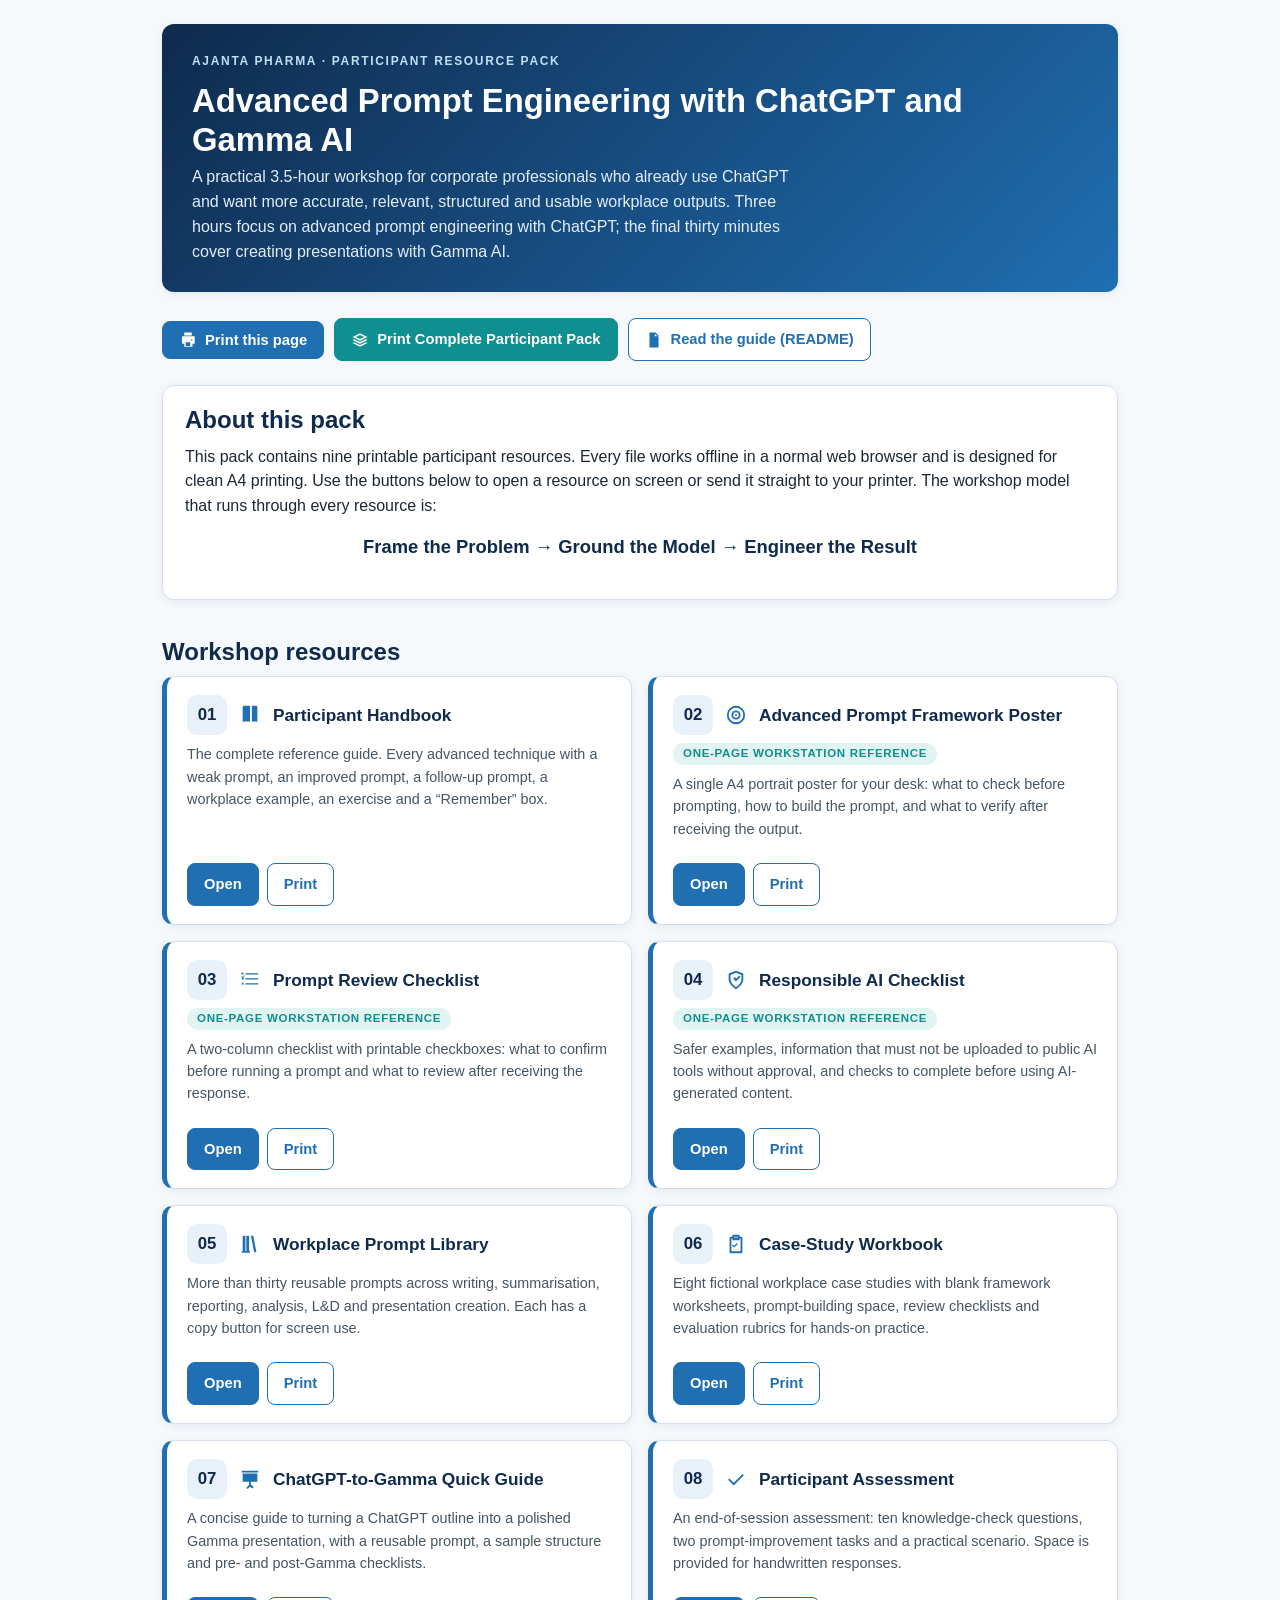
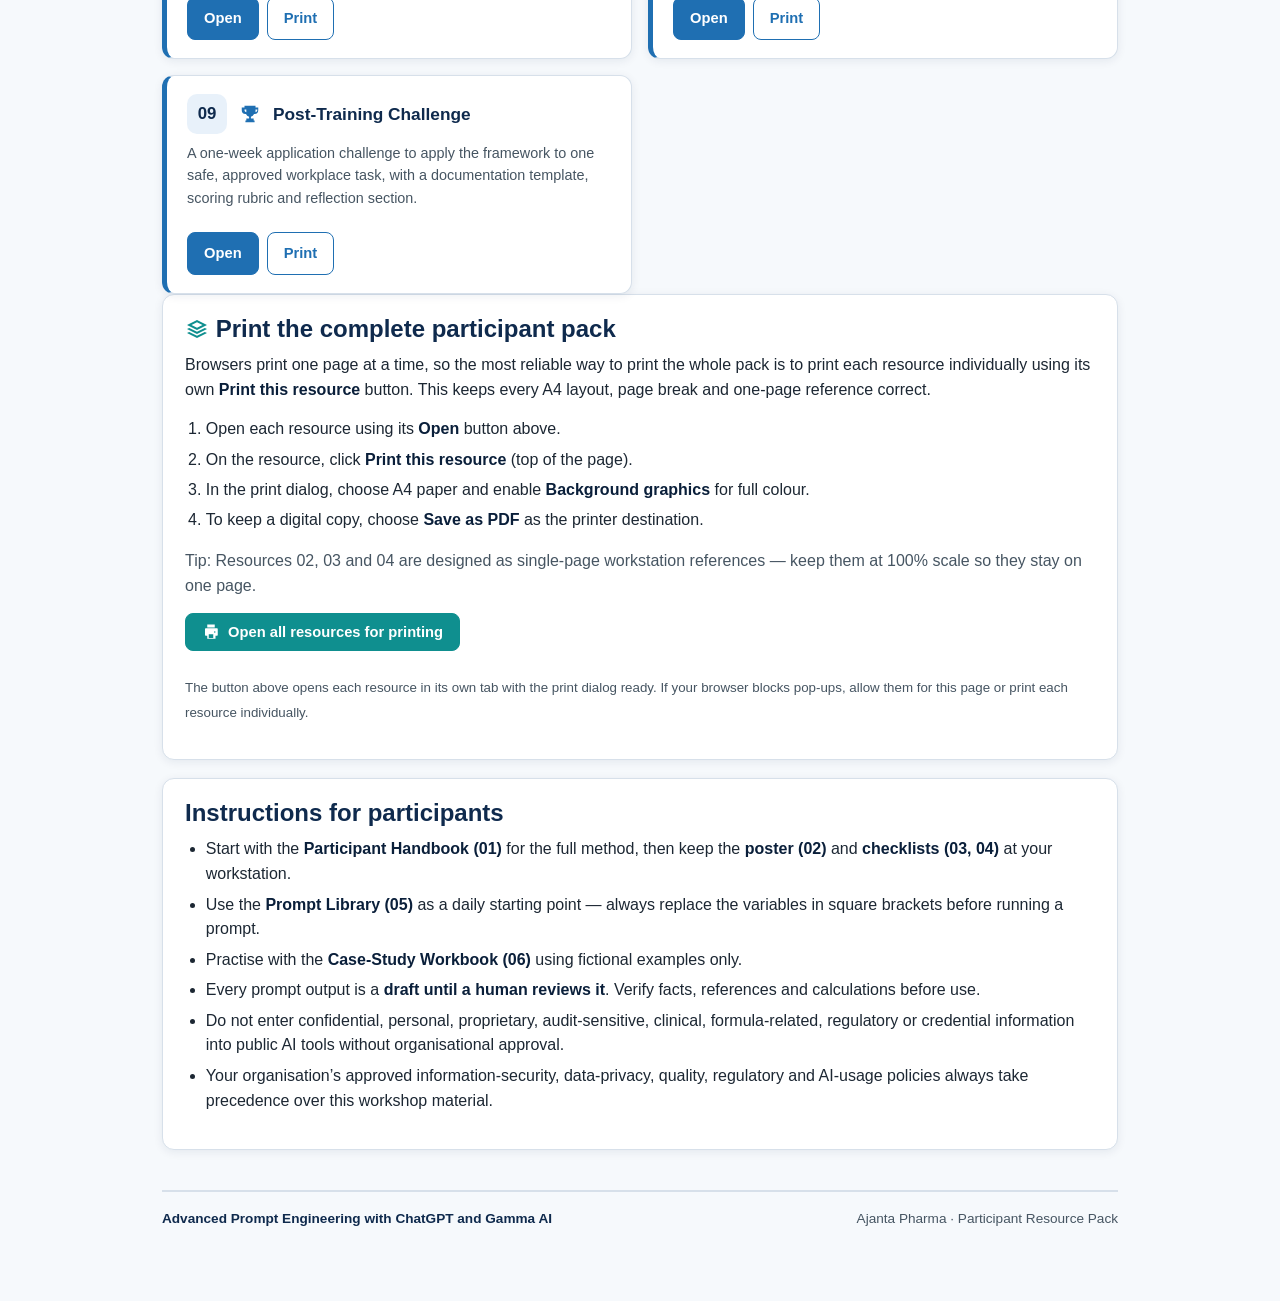
==== index.html @ 560134e1 "moved files" ====
<!DOCTYPE html>
<html lang="en-IN">
<head>
<meta charset="UTF-8">
<meta name="viewport" content="width=device-width, initial-scale=1.0">
<title>Participant Resource Pack &middot; Advanced Prompt Engineering with ChatGPT and Gamma AI</title>
<meta name="description" content="Participant resource pack for the Ajanta Pharma workshop: Advanced Prompt Engineering with ChatGPT and Gamma AI.">
<link rel="stylesheet" href="assets/screen.css">
<link rel="stylesheet" href="assets/print.css" media="print">
</head>
<body>
<div class="wrap">

  <header class="doc-header">
    <div class="eyebrow">Ajanta Pharma &middot; Participant Resource Pack</div>
    <h1>Advanced Prompt Engineering with ChatGPT and Gamma AI</h1>
    <p>A practical 3.5-hour workshop for corporate professionals who already use ChatGPT and want more
    accurate, relevant, structured and usable workplace outputs. Three hours focus on advanced prompt
    engineering with ChatGPT; the final thirty minutes cover creating presentations with Gamma AI.</p>
  </header>

  <section class="toolbar no-print" aria-label="Pack-wide actions">
    <button type="button" class="btn" onclick="window.print()">
      <svg class="icon" aria-hidden="true"><use href="assets/icons.svg#print"></use></svg>
      Print this page
    </button>
    <a class="btn teal" href="#print-all">
      <svg class="icon" aria-hidden="true"><use href="assets/icons.svg#layers"></use></svg>
      Print Complete Participant Pack
    </a>
    <a class="btn secondary" href="README.html">
      <svg class="icon" aria-hidden="true"><use href="assets/icons.svg#doc"></use></svg>
      Read the guide (README)
    </a>
  </section>

  <section class="card">
    <h2 style="margin-top:0">About this pack</h2>
    <p>This pack contains nine printable participant resources. Every file works offline in a normal web
    browser and is designed for clean A4 printing. Use the buttons below to open a resource on screen or
    send it straight to your printer. The workshop model that runs through every resource is:</p>
    <p class="center" style="font-size:1.15rem;font-weight:700;color:var(--navy)">
      Frame the Problem &rarr; Ground the Model &rarr; Engineer the Result
    </p>
  </section>

  <h2>Workshop resources</h2>
  <div class="resource-list">

    <article class="resource">
      <div class="r-head">
        <div class="r-num">01</div>
        <svg class="icon" aria-hidden="true"><use href="assets/icons.svg#book"></use></svg>
        <h3>Participant Handbook</h3>
      </div>
      <p>The complete reference guide. Every advanced technique with a weak prompt, an improved prompt,
      a follow-up prompt, a workplace example, an exercise and a &ldquo;Remember&rdquo; box.</p>
      <div class="r-actions no-print">
        <a class="btn" href="resources/01_participant_handbook.html">Open</a>
        <a class="btn secondary" href="resources/01_participant_handbook.html?print=1" onclick="return openForPrint(this)">Print</a>
      </div>
    </article>

    <article class="resource">
      <div class="r-head">
        <div class="r-num">02</div>
        <svg class="icon" aria-hidden="true"><use href="assets/icons.svg#target"></use></svg>
        <h3>Advanced Prompt Framework Poster</h3>
      </div>
      <span class="tag">One-page workstation reference</span>
      <p>A single A4 portrait poster for your desk: what to check before prompting, how to build the
      prompt, and what to verify after receiving the output.</p>
      <div class="r-actions no-print">
        <a class="btn" href="resources/02_advanced_prompt_framework.html">Open</a>
        <a class="btn secondary" href="resources/02_advanced_prompt_framework.html?print=1" onclick="return openForPrint(this)">Print</a>
      </div>
    </article>

    <article class="resource">
      <div class="r-head">
        <div class="r-num">03</div>
        <svg class="icon" aria-hidden="true"><use href="assets/icons.svg#checklist"></use></svg>
        <h3>Prompt Review Checklist</h3>
      </div>
      <span class="tag">One-page workstation reference</span>
      <p>A two-column checklist with printable checkboxes: what to confirm before running a prompt and
      what to review after receiving the response.</p>
      <div class="r-actions no-print">
        <a class="btn" href="resources/03_prompt_review_checklist.html">Open</a>
        <a class="btn secondary" href="resources/03_prompt_review_checklist.html?print=1" onclick="return openForPrint(this)">Print</a>
      </div>
    </article>

    <article class="resource">
      <div class="r-head">
        <div class="r-num">04</div>
        <svg class="icon" aria-hidden="true"><use href="assets/icons.svg#shield"></use></svg>
        <h3>Responsible AI Checklist</h3>
      </div>
      <span class="tag">One-page workstation reference</span>
      <p>Safer examples, information that must not be uploaded to public AI tools without approval, and
      checks to complete before using AI-generated content.</p>
      <div class="r-actions no-print">
        <a class="btn" href="resources/04_responsible_ai_checklist.html">Open</a>
        <a class="btn secondary" href="resources/04_responsible_ai_checklist.html?print=1" onclick="return openForPrint(this)">Print</a>
      </div>
    </article>

    <article class="resource">
      <div class="r-head">
        <div class="r-num">05</div>
        <svg class="icon" aria-hidden="true"><use href="assets/icons.svg#library"></use></svg>
        <h3>Workplace Prompt Library</h3>
      </div>
      <p>More than thirty reusable prompts across writing, summarisation, reporting, analysis, L&amp;D and
      presentation creation. Each has a copy button for screen use.</p>
      <div class="r-actions no-print">
        <a class="btn" href="resources/05_workplace_prompt_library.html">Open</a>
        <a class="btn secondary" href="resources/05_workplace_prompt_library.html?print=1" onclick="return openForPrint(this)">Print</a>
      </div>
    </article>

    <article class="resource">
      <div class="r-head">
        <div class="r-num">06</div>
        <svg class="icon" aria-hidden="true"><use href="assets/icons.svg#clipboard"></use></svg>
        <h3>Case-Study Workbook</h3>
      </div>
      <p>Eight fictional workplace case studies with blank framework worksheets, prompt-building space,
      review checklists and evaluation rubrics for hands-on practice.</p>
      <div class="r-actions no-print">
        <a class="btn" href="resources/06_case_study_workbook.html">Open</a>
        <a class="btn secondary" href="resources/06_case_study_workbook.html?print=1" onclick="return openForPrint(this)">Print</a>
      </div>
    </article>

    <article class="resource">
      <div class="r-head">
        <div class="r-num">07</div>
        <svg class="icon" aria-hidden="true"><use href="assets/icons.svg#presentation"></use></svg>
        <h3>ChatGPT-to-Gamma Quick Guide</h3>
      </div>
      <p>A concise guide to turning a ChatGPT outline into a polished Gamma presentation, with a reusable
      prompt, a sample structure and pre- and post-Gamma checklists.</p>
      <div class="r-actions no-print">
        <a class="btn" href="resources/07_gamma_quick_guide.html">Open</a>
        <a class="btn secondary" href="resources/07_gamma_quick_guide.html?print=1" onclick="return openForPrint(this)">Print</a>
      </div>
    </article>

    <article class="resource">
      <div class="r-head">
        <div class="r-num">08</div>
        <svg class="icon" aria-hidden="true"><use href="assets/icons.svg#check"></use></svg>
        <h3>Participant Assessment</h3>
      </div>
      <p>An end-of-session assessment: ten knowledge-check questions, two prompt-improvement tasks and a
      practical scenario. Space is provided for handwritten responses.</p>
      <div class="r-actions no-print">
        <a class="btn" href="resources/08_participant_assessment.html">Open</a>
        <a class="btn secondary" href="resources/08_participant_assessment.html?print=1" onclick="return openForPrint(this)">Print</a>
      </div>
    </article>

    <article class="resource">
      <div class="r-head">
        <div class="r-num">09</div>
        <svg class="icon" aria-hidden="true"><use href="assets/icons.svg#trophy"></use></svg>
        <h3>Post-Training Challenge</h3>
      </div>
      <p>A one-week application challenge to apply the framework to one safe, approved workplace task,
      with a documentation template, scoring rubric and reflection section.</p>
      <div class="r-actions no-print">
        <a class="btn" href="resources/09_post_training_challenge.html">Open</a>
        <a class="btn secondary" href="resources/09_post_training_challenge.html?print=1" onclick="return openForPrint(this)">Print</a>
      </div>
    </article>

  </div>

  <section class="card" id="print-all">
    <h2 style="margin-top:0">
      <svg class="icon" aria-hidden="true" style="width:24px;height:24px;fill:var(--teal);vertical-align:-4px"><use href="assets/icons.svg#layers"></use></svg>
      Print the complete participant pack
    </h2>
    <p>Browsers print one page at a time, so the most reliable way to print the whole pack is to print
    each resource individually using its own <strong>Print this resource</strong> button. This keeps every
    A4 layout, page break and one-page reference correct.</p>
    <ol>
      <li>Open each resource using its <strong>Open</strong> button above.</li>
      <li>On the resource, click <strong>Print this resource</strong> (top of the page).</li>
      <li>In the print dialog, choose A4 paper and enable <strong>Background graphics</strong> for full colour.</li>
      <li>To keep a digital copy, choose <strong>Save as PDF</strong> as the printer destination.</li>
    </ol>
    <p class="muted">Tip: Resources 02, 03 and 04 are designed as single-page workstation references &mdash;
    keep them at 100% scale so they stay on one page.</p>
    <div class="toolbar no-print" style="margin-top:6px">
      <button type="button" class="btn teal" onclick="printAll()">
        <svg class="icon" aria-hidden="true"><use href="assets/icons.svg#print"></use></svg>
        Open all resources for printing
      </button>
    </div>
    <p class="muted"><small>The button above opens each resource in its own tab with the print dialog ready.
    If your browser blocks pop-ups, allow them for this page or print each resource individually.</small></p>
  </section>

  <section class="card">
    <h2 style="margin-top:0">Instructions for participants</h2>
    <ul>
      <li>Start with the <strong>Participant Handbook (01)</strong> for the full method, then keep the
      <strong>poster (02)</strong> and <strong>checklists (03, 04)</strong> at your workstation.</li>
      <li>Use the <strong>Prompt Library (05)</strong> as a daily starting point &mdash; always replace the
      variables in square brackets before running a prompt.</li>
      <li>Practise with the <strong>Case-Study Workbook (06)</strong> using fictional examples only.</li>
      <li>Every prompt output is a <strong>draft until a human reviews it</strong>. Verify facts,
      references and calculations before use.</li>
      <li>Do not enter confidential, personal, proprietary, audit-sensitive, clinical, formula-related,
      regulatory or credential information into public AI tools without organisational approval.</li>
      <li>Your organisation&rsquo;s approved information-security, data-privacy, quality, regulatory and
      AI-usage policies always take precedence over this workshop material.</li>
    </ul>
  </section>

  <footer class="doc-footer">
    <span class="brand">Advanced Prompt Engineering with ChatGPT and Gamma AI</span>
    <span>Ajanta Pharma &middot; Participant Resource Pack</span>
  </footer>

</div>

<script>
  // Minimal, optional enhancement. The pack is fully usable without JavaScript.
  function openForPrint(link) {
    var url = link.getAttribute('href');
    var win = window.open(url, '_blank');
    return false; // resource pages auto-open the print dialog when ?print=1
  }
  function printAll() {
    var links = document.querySelectorAll('.resource .r-actions a.btn:first-child');
    links.forEach(function (a, i) {
      setTimeout(function () {
        window.open(a.getAttribute('href') + '?print=1', '_blank');
      }, i * 400);
    });
  }
</script>
</body>
</html>
---- assets/screen.css ----
/* =====================================================================
   Ajanta Pharma - Participant Resource Pack
   screen.css - shared on-screen design system
   Advanced Prompt Engineering with ChatGPT and Gamma AI
   ===================================================================== */

:root {
  /* Colour system */
  --navy: #0f2a4d;
  --navy-deep: #0a1f3a;
  --blue: #1f6fb2;
  --blue-soft: #e8f1fa;
  --teal: #0f8f8f;
  --teal-soft: #e2f4f2;
  --ink: #1c2733;
  --ink-soft: #465562;
  --line: #d7e0ea;
  --line-strong: #b9c7d6;
  --bg: #ffffff;
  --bg-tint: #f6f9fc;
  --amber: #b9791a;
  --amber-soft: #fbf1de;
  --rose: #a83232;
  --rose-soft: #fbe9e9;
  --green: #227a4b;
  --green-soft: #e6f4ec;

  /* Type */
  --font: Aptos, Arial, Calibri, "Segoe UI", sans-serif;
  --mono: "Cascadia Mono", Consolas, "Courier New", monospace;

  /* Spacing / shape */
  --radius: 12px;
  --radius-sm: 8px;
  --shadow: 0 2px 10px rgba(15, 42, 77, 0.08);
  --maxw: 1000px;
}

* { box-sizing: border-box; }

html { scroll-behavior: smooth; }

body {
  margin: 0;
  font-family: var(--font);
  color: var(--ink);
  background: var(--bg-tint);
  line-height: 1.55;
  font-size: 16px;
}

.wrap {
  max-width: var(--maxw);
  margin: 0 auto;
  padding: 24px 22px 72px;
}

/* ------------------------------ Headings ------------------------------ */
h1, h2, h3, h4 {
  color: var(--navy);
  line-height: 1.2;
  margin: 0 0 0.4em;
  font-weight: 700;
}
h1 { font-size: 2.05rem; }
h2 { font-size: 1.5rem; margin-top: 1.6em; }
h3 { font-size: 1.18rem; margin-top: 1.3em; }
h4 { font-size: 1.02rem; color: var(--blue); }

p { margin: 0 0 0.9em; }
a { color: var(--blue); }
strong { color: var(--navy-deep); }
small { color: var(--ink-soft); }

ul, ol { margin: 0 0 1em; padding-left: 1.3em; }
li { margin-bottom: 0.35em; }

hr {
  border: none;
  border-top: 1px solid var(--line);
  margin: 1.8em 0;
}

/* ------------------------------ Header ------------------------------ */
.doc-header {
  background: linear-gradient(135deg, var(--navy) 0%, var(--blue) 100%);
  color: #fff;
  border-radius: var(--radius);
  padding: 28px 30px;
  margin-bottom: 26px;
  box-shadow: var(--shadow);
}
.doc-header h1 { color: #fff; margin-bottom: 6px; }
.doc-header .eyebrow {
  text-transform: uppercase;
  letter-spacing: 0.14em;
  font-size: 0.75rem;
  font-weight: 700;
  color: #bfe0f5;
  margin-bottom: 10px;
}
.doc-header p { color: #e4eefa; margin-bottom: 0; max-width: 68ch; }
.doc-header .icon { width: 30px; height: 30px; fill: #bfe0f5; vertical-align: middle; }

/* ------------------------------ Toolbar / buttons ------------------------------ */
.toolbar {
  display: flex;
  flex-wrap: wrap;
  gap: 10px;
  align-items: center;
  margin-bottom: 24px;
}

.btn {
  display: inline-flex;
  align-items: center;
  gap: 8px;
  font-family: inherit;
  font-size: 0.92rem;
  font-weight: 600;
  color: #fff;
  background: var(--blue);
  border: 1px solid var(--blue);
  border-radius: var(--radius-sm);
  padding: 9px 16px;
  cursor: pointer;
  text-decoration: none;
  transition: background 0.15s ease, transform 0.05s ease;
}
.btn:hover { background: var(--navy); border-color: var(--navy); }
.btn:active { transform: translateY(1px); }
.btn.secondary { background: #fff; color: var(--blue); }
.btn.secondary:hover { background: var(--blue-soft); color: var(--navy); }
.btn.teal { background: var(--teal); border-color: var(--teal); }
.btn.teal:hover { background: #0b6f6f; border-color: #0b6f6f; }
.btn .icon { width: 18px; height: 18px; fill: currentColor; }

.back-link {
  display: inline-flex;
  align-items: center;
  gap: 6px;
  font-size: 0.88rem;
  font-weight: 600;
  color: var(--blue);
  text-decoration: none;
  margin-bottom: 6px;
}
.back-link:hover { text-decoration: underline; }

/* ------------------------------ Cards ------------------------------ */
.card {
  background: #fff;
  border: 1px solid var(--line);
  border-radius: var(--radius);
  padding: 20px 22px;
  box-shadow: var(--shadow);
  margin-bottom: 18px;
}
.card h3 { margin-top: 0; }

.grid { display: grid; gap: 16px; }
.grid.cols-2 { grid-template-columns: repeat(2, 1fr); }
.grid.cols-3 { grid-template-columns: repeat(3, 1fr); }
.grid.cols-4 { grid-template-columns: repeat(4, 1fr); }

/* Resource index tiles */
.resource-list { display: grid; grid-template-columns: repeat(2, 1fr); gap: 16px; }
.resource {
  background: #fff;
  border: 1px solid var(--line);
  border-left: 5px solid var(--blue);
  border-radius: var(--radius);
  padding: 18px 20px;
  box-shadow: var(--shadow);
  display: flex;
  flex-direction: column;
}
.resource .r-head { display: flex; align-items: center; gap: 12px; margin-bottom: 8px; }
.resource .r-num {
  flex: 0 0 auto;
  width: 40px; height: 40px;
  border-radius: 10px;
  background: var(--blue-soft);
  color: var(--navy);
  display: grid; place-items: center;
  font-weight: 800; font-size: 1.05rem;
}
.resource .icon { width: 22px; height: 22px; fill: var(--blue); }
.resource h3 { margin: 0; font-size: 1.08rem; }
.resource p { font-size: 0.9rem; color: var(--ink-soft); flex: 1 1 auto; }
.resource .r-actions { display: flex; gap: 8px; margin-top: 10px; }
.resource .tag {
  display: inline-block;
  font-size: 0.72rem;
  font-weight: 700;
  text-transform: uppercase;
  letter-spacing: 0.06em;
  color: var(--teal);
  background: var(--teal-soft);
  border-radius: 999px;
  padding: 2px 10px;
  margin-bottom: 8px;
  align-self: flex-start;
}

/* ------------------------------ Callout boxes ------------------------------ */
.box {
  border-radius: var(--radius);
  padding: 16px 18px;
  margin: 16px 0;
  border: 1px solid var(--line);
  background: var(--bg-tint);
}
.box .box-title {
  display: flex; align-items: center; gap: 8px;
  font-weight: 700; margin-bottom: 6px;
}
.box .icon { width: 20px; height: 20px; }

.box.remember { background: var(--blue-soft); border-color: #bcd8ef; }
.box.remember .box-title { color: var(--navy); }
.box.remember .icon { fill: var(--blue); }

.box.tip { background: var(--teal-soft); border-color: #b8e2de; }
.box.tip .box-title { color: #0b6f6f; }
.box.tip .icon { fill: var(--teal); }

.box.warning { background: var(--amber-soft); border-color: #eed6a6; }
.box.warning .box-title { color: var(--amber); }
.box.warning .icon { fill: var(--amber); }

.box.danger { background: var(--rose-soft); border-color: #eec2c2; }
.box.danger .box-title { color: var(--rose); }
.box.danger .icon { fill: var(--rose); }

.box.exercise { background: #f0f4f9; border-color: #cdd9e6; border-left: 5px solid var(--navy); }
.box.exercise .box-title { color: var(--navy); }

/* ------------------------------ Prompt boxes ------------------------------ */
.prompt {
  position: relative;
  background: #0f2033;
  color: #eaf1f8;
  border-radius: var(--radius-sm);
  padding: 16px 18px;
  margin: 12px 0;
  font-family: var(--mono);
  font-size: 0.86rem;
  line-height: 1.5;
  white-space: pre-wrap;
  word-break: break-word;
  border: 1px solid #1c3a5c;
}
.prompt .prompt-label {
  display: block;
  font-family: var(--font);
  font-size: 0.7rem;
  font-weight: 700;
  letter-spacing: 0.08em;
  text-transform: uppercase;
  color: #8fc3ec;
  margin-bottom: 8px;
}
.prompt.weak { background: #fbe9e9; color: #5d1f1f; border-color: #eec2c2; }
.prompt.weak .prompt-label { color: var(--rose); }
.prompt.improved { background: #e6f4ec; color: #123c26; border-color: #bfe3cd; }
.prompt.improved .prompt-label { color: var(--green); }
.prompt.followup { background: #eef3fb; color: #17324f; border-color: #cbdcf0; }
.prompt.followup .prompt-label { color: var(--blue); }

.copy-btn {
  position: absolute;
  top: 10px; right: 10px;
  display: inline-flex; align-items: center; gap: 5px;
  font-family: var(--font);
  font-size: 0.72rem; font-weight: 700;
  background: rgba(255,255,255,0.14);
  color: #fff;
  border: 1px solid rgba(255,255,255,0.35);
  border-radius: 6px;
  padding: 4px 9px;
  cursor: pointer;
}
.copy-btn:hover { background: rgba(255,255,255,0.28); }
.copy-btn .icon { width: 13px; height: 13px; fill: currentColor; }
.prompt.weak .copy-btn,
.prompt.improved .copy-btn,
.prompt.followup .copy-btn {
  background: rgba(15,42,77,0.08);
  color: var(--navy);
  border-color: rgba(15,42,77,0.25);
}

/* ------------------------------ Tables ------------------------------ */
table {
  width: 100%;
  border-collapse: collapse;
  margin: 14px 0;
  font-size: 0.92rem;
  background: #fff;
}
caption { text-align: left; font-weight: 700; color: var(--navy); margin-bottom: 6px; }
th, td {
  border: 1px solid var(--line);
  padding: 9px 11px;
  text-align: left;
  vertical-align: top;
}
thead th {
  background: var(--navy);
  color: #fff;
  font-weight: 600;
}
tbody tr:nth-child(even) { background: var(--bg-tint); }

/* ------------------------------ Checklists ------------------------------ */
.checklist { list-style: none; padding-left: 0; margin: 0; }
.checklist li {
  display: flex;
  align-items: flex-start;
  gap: 10px;
  padding: 7px 0;
  border-bottom: 1px dashed var(--line);
}
.checklist li:last-child { border-bottom: none; }
.checkbox {
  flex: 0 0 auto;
  width: 16px; height: 16px;
  border: 2px solid var(--blue);
  border-radius: 4px;
  margin-top: 3px;
  background: #fff;
}

/* Writing lines for handwritten notes */
.write-lines {
  border: 1px solid var(--line);
  border-radius: var(--radius-sm);
  background:
    repeating-linear-gradient(
      to bottom,
      transparent,
      transparent 31px,
      var(--line) 31px,
      var(--line) 32px
    );
  min-height: 128px;
  padding: 8px 12px;
  margin: 10px 0 18px;
}
.write-lines.short { min-height: 64px; }
.write-lines.tall { min-height: 224px; }
.write-box {
  border: 1px solid var(--line);
  border-radius: var(--radius-sm);
  min-height: 90px;
  padding: 10px 12px;
  margin: 10px 0 18px;
  background: #fff;
}
.field-label { font-weight: 700; color: var(--navy); display: block; margin: 12px 0 4px; }

/* Framework worksheet */
.worksheet { display: grid; gap: 0; border: 1px solid var(--line-strong); border-radius: var(--radius-sm); overflow: hidden; }
.worksheet .ws-row { display: grid; grid-template-columns: 190px 1fr; border-bottom: 1px solid var(--line); }
.worksheet .ws-row:last-child { border-bottom: none; }
.worksheet .ws-label { background: var(--blue-soft); color: var(--navy); font-weight: 700; padding: 12px 14px; border-right: 1px solid var(--line); }
.worksheet .ws-field { padding: 12px 14px; min-height: 46px; }

/* Numbered step flow */
.steps { counter-reset: step; list-style: none; padding-left: 0; }
.steps > li {
  position: relative;
  padding-left: 46px;
  margin-bottom: 16px;
  min-height: 34px;
}
.steps > li::before {
  counter-increment: step;
  content: counter(step);
  position: absolute; left: 0; top: 0;
  width: 32px; height: 32px;
  background: var(--teal);
  color: #fff;
  border-radius: 50%;
  display: grid; place-items: center;
  font-weight: 800; font-size: 0.95rem;
}

/* Pills / badges */
.pill {
  display: inline-block;
  font-size: 0.72rem;
  font-weight: 700;
  border-radius: 999px;
  padding: 2px 10px;
  margin-right: 6px;
}
.pill.goal { background: var(--blue-soft); color: var(--navy); }
.pill.when { background: var(--teal-soft); color: #0b6f6f; }

/* Framework list (poster/handbook) */
.fw-list { list-style: none; padding-left: 0; counter-reset: fw; }
.fw-list li {
  counter-increment: fw;
  padding: 8px 0 8px 44px;
  position: relative;
  border-bottom: 1px solid var(--line);
}
.fw-list li:last-child { border-bottom: none; }
.fw-list li::before {
  content: counter(fw);
  position: absolute; left: 0; top: 8px;
  width: 30px; height: 30px;
  background: var(--navy);
  color: #fff;
  border-radius: 8px;
  display: grid; place-items: center;
  font-weight: 800; font-size: 0.85rem;
}
.fw-list li b { color: var(--navy); display: block; }

/* ------------------------------ Footer ------------------------------ */
.doc-footer {
  margin-top: 40px;
  padding-top: 16px;
  border-top: 2px solid var(--line);
  color: var(--ink-soft);
  font-size: 0.85rem;
  display: flex;
  justify-content: space-between;
  flex-wrap: wrap;
  gap: 8px;
}
.doc-footer .brand { font-weight: 700; color: var(--navy); }

/* Page section for handbook chapters */
.section { margin-bottom: 8px; }
.section-num {
  display: inline-grid; place-items: center;
  width: 30px; height: 30px;
  background: var(--teal); color: #fff;
  border-radius: 8px; font-weight: 800;
  margin-right: 8px; font-size: 0.9rem;
}

.lead { font-size: 1.05rem; color: var(--ink-soft); }
.muted { color: var(--ink-soft); }
.center { text-align: center; }
.two-col { column-count: 2; column-gap: 26px; }

/* Table of contents */
.toc { columns: 2; column-gap: 30px; }
.toc ol { padding-left: 1.4em; }
.toc a { text-decoration: none; }
.toc a:hover { text-decoration: underline; }

/* Logo placeholder */
.logo-slot {
  border: 2px dashed var(--line-strong);
  border-radius: var(--radius-sm);
  padding: 14px;
  text-align: center;
  color: var(--ink-soft);
  font-size: 0.85rem;
  background: var(--bg-tint);
}

/* Poster-specific */
.poster-col h2 { display: flex; align-items: center; gap: 10px; }
.poster-col .icon { width: 26px; height: 26px; }

/* ------------------------------ Responsive ------------------------------ */
@media (max-width: 820px) {
  body { font-size: 15px; }
  .grid.cols-2, .grid.cols-3, .grid.cols-4,
  .resource-list { grid-template-columns: 1fr; }
  .two-col, .toc { column-count: 1; columns: 1; }
  .worksheet .ws-row { grid-template-columns: 1fr; }
  .worksheet .ws-label { border-right: none; border-bottom: 1px solid var(--line); }
  .doc-header { padding: 22px 20px; }
  h1 { font-size: 1.7rem; }
}
---- assets/print.css ----
/* =====================================================================
   Ajanta Pharma - Participant Resource Pack
   print.css - A4 print optimisation
   Loaded with media="print"
   ===================================================================== */

@page {
  size: A4 portrait;
  margin: 13mm;
  @bottom-center {
    content: counter(page);
    font-family: Aptos, Arial, Calibri, "Segoe UI", sans-serif;
    font-size: 9pt;
    color: #465562;
  }
}

/* Landscape pages: apply class "landscape" on <body> of a resource that
   genuinely needs the extra width (e.g. wide comparison tables). */
@page landscape {
  size: A4 landscape;
  margin: 13mm;
  @bottom-center {
    content: counter(page);
    font-family: Aptos, Arial, Calibri, "Segoe UI", sans-serif;
    font-size: 9pt;
    color: #465562;
  }
}

@media print {
  html, body {
    background: #fff !important;
    color: #000;
    font-size: 11pt;          /* >= 10.5pt body text */
    line-height: 1.4;
  }

  body.landscape { page: landscape; }

  .wrap {
    max-width: none;
    margin: 0;
    padding: 0;
  }

  /* Hide interactive / navigation elements */
  .no-print,
  .toolbar,
  .btn,
  .copy-btn,
  .back-link,
  nav {
    display: none !important;
  }

  /* Ensure colour fills and backgrounds print */
  * {
    -webkit-print-color-adjust: exact;
    print-color-adjust: exact;
  }

  /* Header prints as a lighter band so it works in greyscale too */
  .doc-header {
    background: #0f2a4d !important;
    color: #fff !important;
    box-shadow: none;
    border: 1px solid #0f2a4d;
    border-radius: 8px;
    padding: 14px 16px;
    margin-bottom: 14px;
  }
  .doc-header p { color: #eaf1f8 !important; }

  h1 { font-size: 20pt; }       /* major headings >= 16pt */
  h2 { font-size: 15pt; }
  h3 { font-size: 12.5pt; }
  h4 { font-size: 11.5pt; }

  /* Keep blocks intact across page breaks */
  .card,
  .box,
  .prompt,
  .resource,
  table,
  figure,
  .worksheet,
  .write-lines,
  .write-box,
  .case-study,
  .qa-item,
  .prompt-entry {
    break-inside: avoid;
    page-break-inside: avoid;
  }

  /* Prevent headings from sitting alone at the foot of a page */
  h1, h2, h3, h4 {
    break-after: avoid;
    page-break-after: avoid;
  }
  h2, h3 { orphans: 3; widows: 3; }
  p, li { orphans: 3; widows: 3; }

  /* Explicit page breaks where marked */
  .page-break { break-before: page; page-break-before: always; }
  .avoid-break { break-inside: avoid; page-break-inside: avoid; }

  /* Shadows off for crisp print */
  .card, .doc-header, .resource { box-shadow: none !important; }

  /* Links print legibly (kept dark, no URL spam for internal nav) */
  a { color: #0a1f3a; text-decoration: underline; }

  /* Prompt boxes: readable in greyscale, no clipping */
  .prompt {
    background: #f3f5f8 !important;
    color: #10233a !important;
    border: 1px solid #9fb2c6 !important;
    font-size: 10pt;
    overflow: visible;
    white-space: pre-wrap;
  }
  .prompt .prompt-label { color: #0f2a4d !important; }
  .prompt.weak { background: #f7ecec !important; border-color: #d3a9a9 !important; }
  .prompt.improved { background: #ecf5ef !important; border-color: #a9cdb6 !important; }
  .prompt.followup { background: #eef2f8 !important; border-color: #a9bdd6 !important; }

  /* Tables must fit the printable width */
  table { font-size: 9.8pt; width: 100% !important; }
  thead { display: table-header-group; }  /* repeat header on each page */
  th, td { padding: 5px 7px; }
  thead th { background: #0f2a4d !important; color: #fff !important; }
  tbody tr:nth-child(even) { background: #eef2f7 !important; }

  /* Multi-column layouts collapse to avoid awkward breaks in print
     unless explicitly a checklist two-column page */
  .two-col { column-count: 2; }

  /* Footer prints on content, small */
  .doc-footer { font-size: 9pt; margin-top: 18px; }

  /* Writing space keeps lines visible on print */
  .write-lines {
    background:
      repeating-linear-gradient(
        to bottom,
        transparent,
        transparent 29px,
        #c7d2de 29px,
        #c7d2de 30px
      ) !important;
    border: 1px solid #c7d2de;
  }

  /* One-page resources: prevent stray overflow to a 2nd sheet */
  body.one-page .wrap { padding: 0; }

  /* Poster fills the single A4 sheet */
  body.poster .wrap { padding: 0; }
  body.poster .doc-footer { margin-top: 10px; }

  img, svg { max-width: 100%; }
}
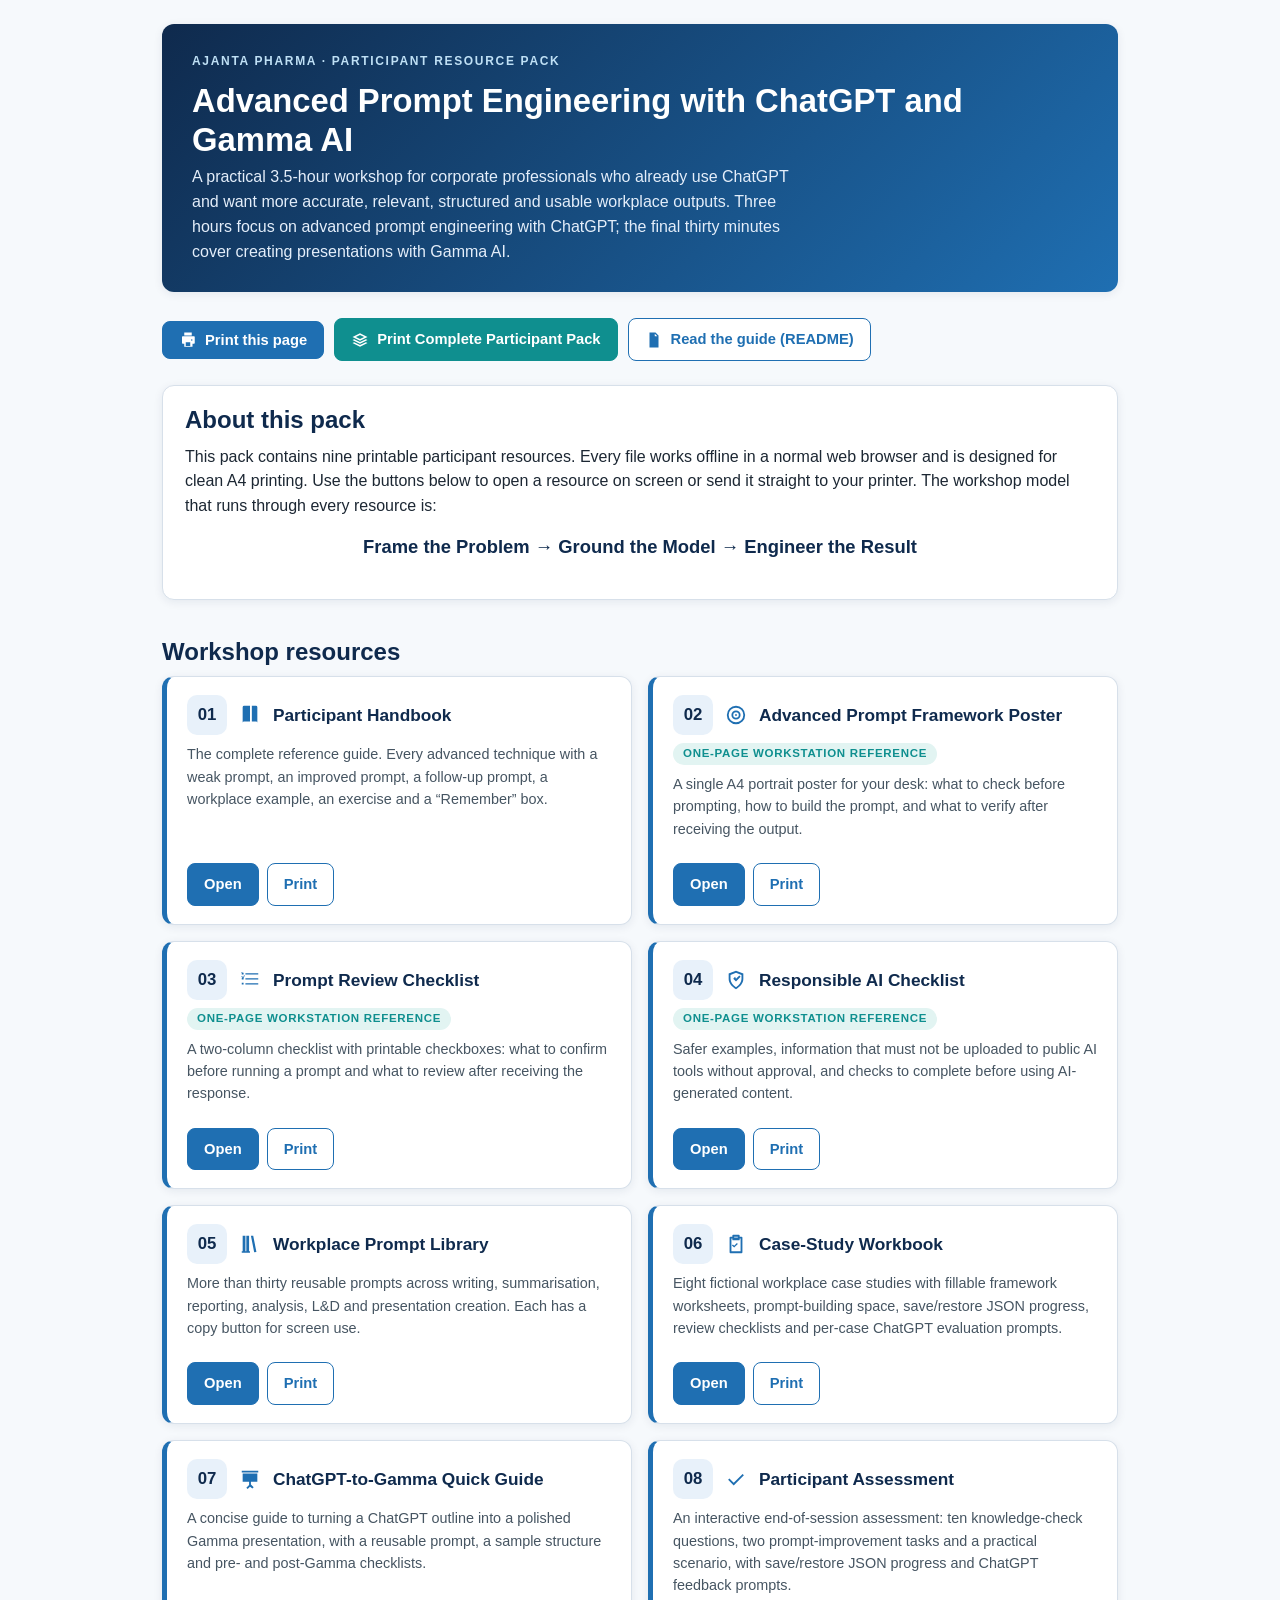
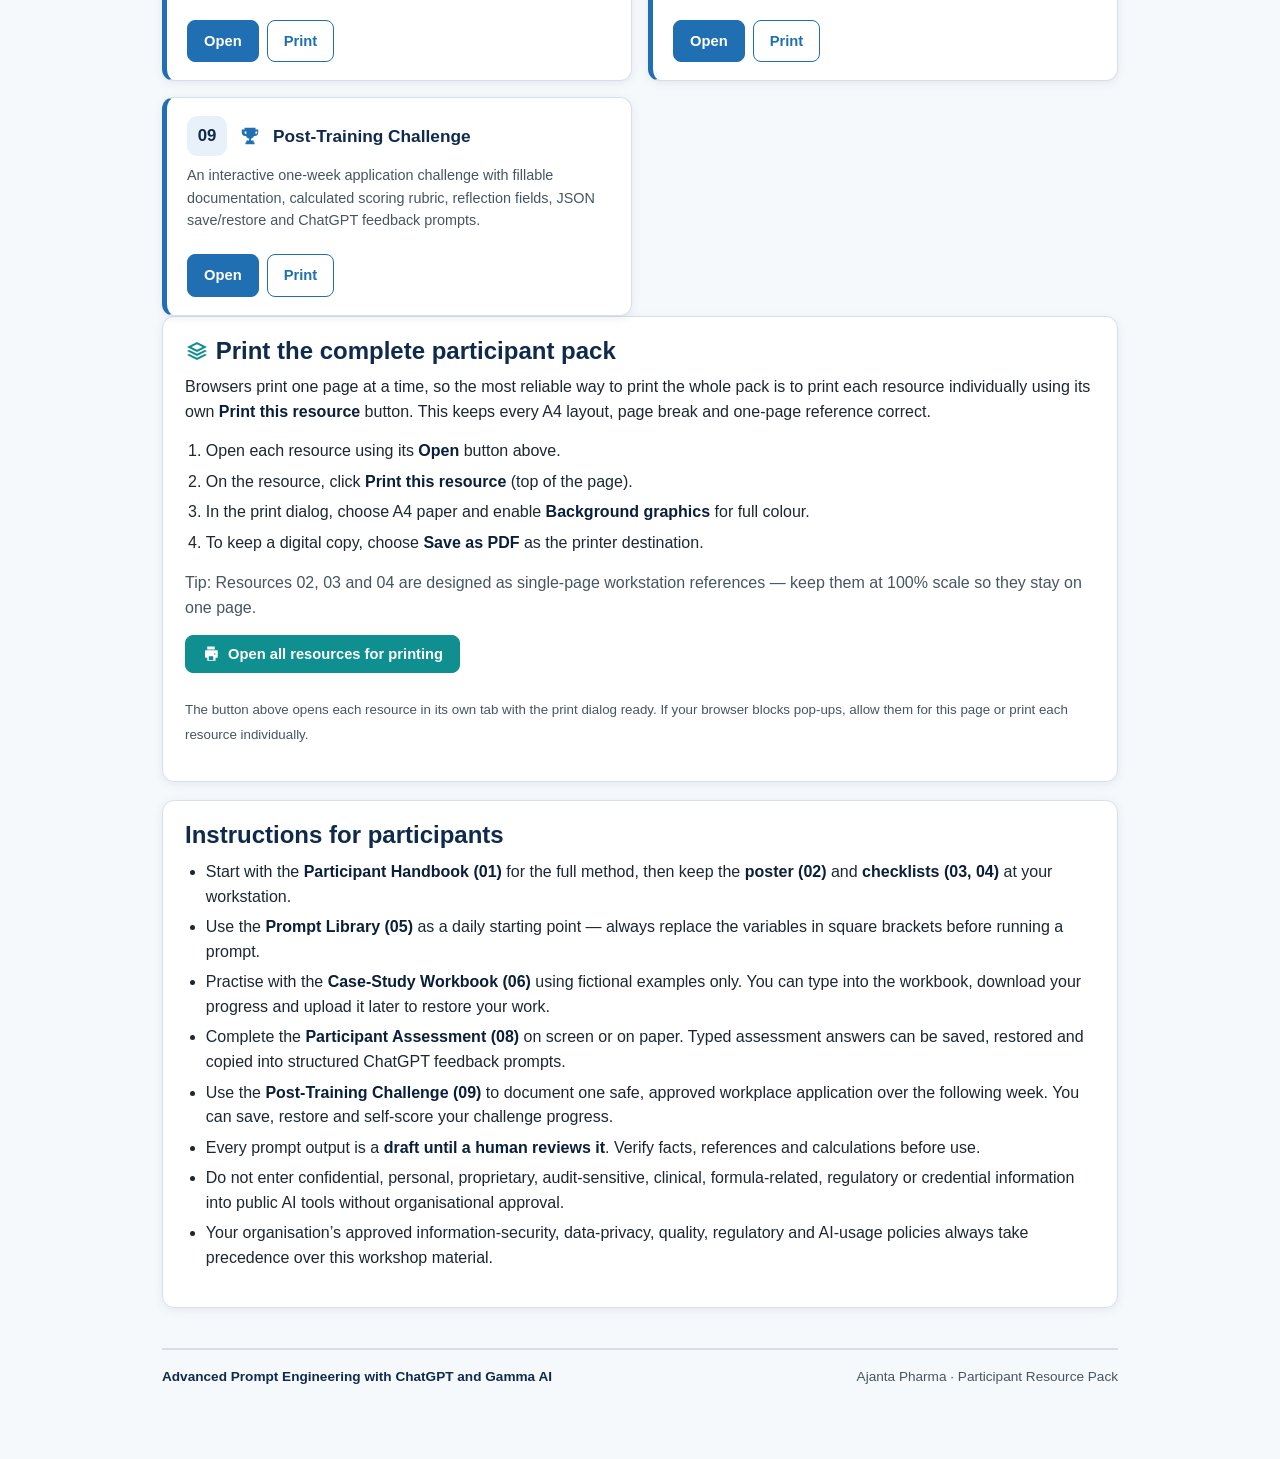
==== commit 1a39cbf4: "made interactive" ====
--- a/index.html
+++ b/index.html
@@ -126,8 +126,8 @@
         <svg class="icon" aria-hidden="true"><use href="assets/icons.svg#clipboard"></use></svg>
         <h3>Case-Study Workbook</h3>
       </div>
-      <p>Eight fictional workplace case studies with blank framework worksheets, prompt-building space,
-      review checklists and evaluation rubrics for hands-on practice.</p>
+      <p>Eight fictional workplace case studies with fillable framework worksheets, prompt-building space,
+      save/restore JSON progress, review checklists and per-case ChatGPT evaluation prompts.</p>
       <div class="r-actions no-print">
         <a class="btn" href="resources/06_case_study_workbook.html">Open</a>
         <a class="btn secondary" href="resources/06_case_study_workbook.html?print=1" onclick="return openForPrint(this)">Print</a>
@@ -154,8 +154,8 @@
         <svg class="icon" aria-hidden="true"><use href="assets/icons.svg#check"></use></svg>
         <h3>Participant Assessment</h3>
       </div>
-      <p>An end-of-session assessment: ten knowledge-check questions, two prompt-improvement tasks and a
-      practical scenario. Space is provided for handwritten responses.</p>
+      <p>An interactive end-of-session assessment: ten knowledge-check questions, two prompt-improvement tasks
+      and a practical scenario, with save/restore JSON progress and ChatGPT feedback prompts.</p>
       <div class="r-actions no-print">
         <a class="btn" href="resources/08_participant_assessment.html">Open</a>
         <a class="btn secondary" href="resources/08_participant_assessment.html?print=1" onclick="return openForPrint(this)">Print</a>
@@ -168,8 +168,8 @@
         <svg class="icon" aria-hidden="true"><use href="assets/icons.svg#trophy"></use></svg>
         <h3>Post-Training Challenge</h3>
       </div>
-      <p>A one-week application challenge to apply the framework to one safe, approved workplace task,
-      with a documentation template, scoring rubric and reflection section.</p>
+      <p>An interactive one-week application challenge with fillable documentation, calculated scoring rubric,
+      reflection fields, JSON save/restore and ChatGPT feedback prompts.</p>
       <div class="r-actions no-print">
         <a class="btn" href="resources/09_post_training_challenge.html">Open</a>
         <a class="btn secondary" href="resources/09_post_training_challenge.html?print=1" onclick="return openForPrint(this)">Print</a>
@@ -211,7 +211,12 @@
       <strong>poster (02)</strong> and <strong>checklists (03, 04)</strong> at your workstation.</li>
       <li>Use the <strong>Prompt Library (05)</strong> as a daily starting point &mdash; always replace the
       variables in square brackets before running a prompt.</li>
-      <li>Practise with the <strong>Case-Study Workbook (06)</strong> using fictional examples only.</li>
+      <li>Practise with the <strong>Case-Study Workbook (06)</strong> using fictional examples only. You can
+      type into the workbook, download your progress and upload it later to restore your work.</li>
+      <li>Complete the <strong>Participant Assessment (08)</strong> on screen or on paper. Typed assessment
+      answers can be saved, restored and copied into structured ChatGPT feedback prompts.</li>
+      <li>Use the <strong>Post-Training Challenge (09)</strong> to document one safe, approved workplace
+      application over the following week. You can save, restore and self-score your challenge progress.</li>
       <li>Every prompt output is a <strong>draft until a human reviews it</strong>. Verify facts,
       references and calculations before use.</li>
       <li>Do not enter confidential, personal, proprietary, audit-sensitive, clinical, formula-related,
--- a/assets/print.css
+++ b/assets/print.css
@@ -49,6 +49,12 @@
   .toolbar,
   .btn,
   .copy-btn,
+  .case-actions,
+  .workbook-status,
+  .assessment-actions,
+  .assessment-status,
+  .challenge-actions,
+  .challenge-status,
   .back-link,
   nav {
     display: none !important;
@@ -153,6 +159,22 @@
     border: 1px solid #c7d2de;
   }
 
+  textarea.fillable-input,
+  textarea.write-lines {
+    color: #000 !important;
+    border: 1px solid #c7d2de !important;
+    box-shadow: none !important;
+    resize: none;
+    overflow: hidden;
+    white-space: pre-wrap;
+  }
+
+  .worksheet .ws-field textarea.fillable-input {
+    width: 100%;
+    min-height: 42px;
+    background: #fff !important;
+  }
+
   /* One-page resources: prevent stray overflow to a 2nd sheet */
   body.one-page .wrap { padding: 0; }
 
